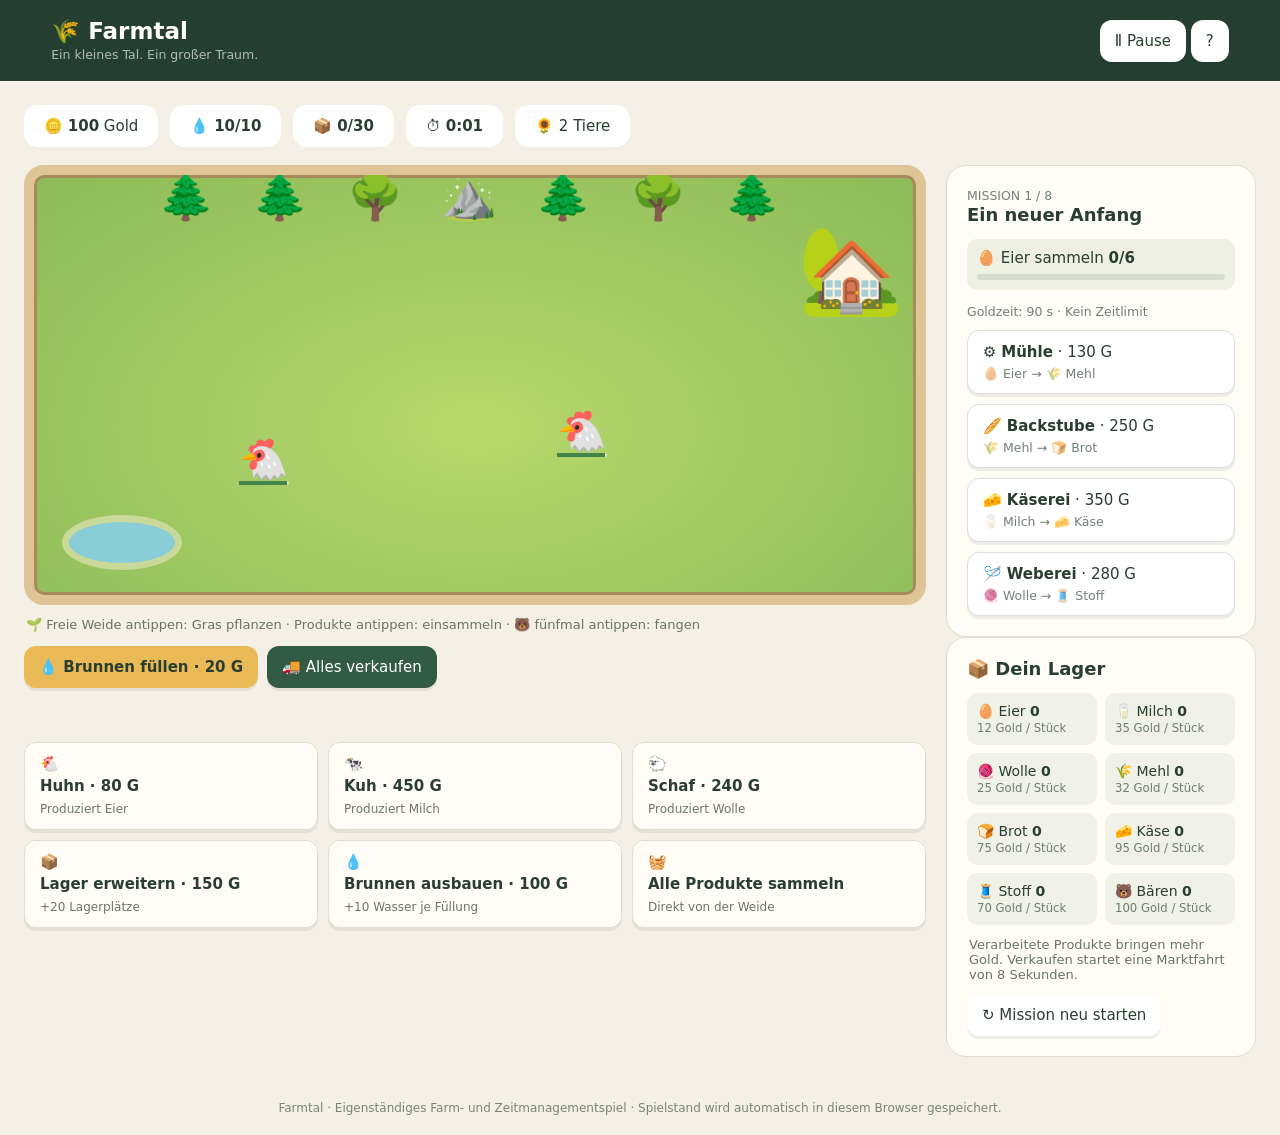
==== farmtal/index.html @ e9826159 "Add Farmtal browser farming game with eight missions" ====
<!doctype html><html lang="de"><meta charset="utf-8"><meta name="viewport" content="width=device-width, initial-scale=1"><title>Farmtal · Das große Hofabenteuer</title><style>
*{box-sizing:border-box}body{margin:0;background:#f4f0e5;color:#293e30;font:15px system-ui,sans-serif}button{font:inherit;cursor:pointer;border:0;border-radius:12px;padding:12px 15px;background:#fff;color:#293e30;box-shadow:0 3px 0 #0001}button:hover{filter:brightness(.95)}button:disabled{opacity:.45;cursor:default}header{background:#243f32;color:white;padding:18px 4%;display:flex;align-items:center;justify-content:space-between;gap:12px}h1{font-size:23px;margin:0}small{opacity:.65}main{max-width:1440px;margin:24px auto;padding:0 24px}.top{display:flex;gap:12px;flex-wrap:wrap;margin-bottom:18px}.stat{background:white;border-radius:14px;padding:12px 20px}.layout{display:grid;grid-template-columns:1fr 310px;gap:20px}.panel{background:#fffdf6;border:1px solid #dedfce;border-radius:20px;padding:20px}h2{margin:0 0 14px;font-size:18px}.farm{position:relative;height:440px;overflow:hidden;background:radial-gradient(ellipse at 50% 60%,#b7d86c,#8cbb59);border:10px solid #dfc498;box-shadow:inset 0 0 0 3px #a98a5d;border-radius:20px;touch-action:manipulation;cursor:crosshair}.farm:before{content:'🌲 🌲 🌳 ⛰️ 🌲 🌳 🌲';position:absolute;top:-5px;width:100%;text-align:center;font-size:45px;letter-spacing:12px}.barn{position:absolute;right:12px;top:45px;font-size:85px;pointer-events:none}.pond{position:absolute;bottom:25px;left:28px;background:#88cdd7;border-radius:50%;width:120px;height:55px;border:7px solid #c9d99a;pointer-events:none}.entity{position:absolute;transform:translate(-50%,-50%);padding:0;background:none;box-shadow:none;font-size:40px;line-height:1.1;user-select:none}.entity.product{font-size:28px;animation:bob 1s infinite alternate}.entity.grass{font-size:29px;pointer-events:none}.entity.bear{font-size:55px}.hp{height:4px;background:#fff9;border-radius:3px;display:block}.hp i{height:4px;background:#448449;display:block}.hint{font-size:13px;margin:12px 2px;color:#687560}.actions{display:flex;gap:9px;flex-wrap:wrap;margin-top:14px}.primary{background:#e9ba55;font-weight:700}.green{background:#315b42;color:white}.shop{display:grid;grid-template-columns:repeat(3,1fr);gap:10px;margin-top:20px}.shop button{text-align:left;background:#fffdf6;border:1px solid #dfdfce;min-height:83px}.shop strong{display:block;margin:4px 0}.shop span{font-size:12px;color:#6b7865}.inventory{display:grid;grid-template-columns:1fr 1fr;gap:8px}.item{background:#f1f2e7;border-radius:10px;padding:10px;font-size:14px}.goals{margin:12px 0;display:grid;gap:10px}.goal{padding:10px;background:#eef1e2;border-radius:10px}.goal.done{background:#d5eacb}.progress{height:6px;background:#d8decd;margin-top:7px;border-radius:4px;overflow:hidden}.progress i{display:block;height:100%;background:#67924d}.factory{margin-top:10px;width:100%;text-align:left;border:1px solid #ddd}.factory small{display:block;margin-top:5px}.toast{min-height:24px;margin:10px 0;color:#6d5c2e;font-weight:600}dialog{border:0;border-radius:24px;padding:30px;max-width:490px;width:90%;color:#293e30;box-shadow:0 20px 100px #0005}dialog::backdrop{background:#15312599}dialog p{line-height:1.6}footer{padding:20px;text-align:center;color:#7a8571;font-size:12px}@keyframes bob{to{translate:0 -5px}}@media(max-width:850px){.layout{grid-template-columns:1fr}.farm{height:360px}.shop{grid-template-columns:repeat(2,1fr)}main{padding:0 12px;margin-top:14px}.side{display:grid;grid-template-columns:1fr 1fr;gap:16px}.side .panel{padding:14px}}@media(max-width:480px){.side{grid-template-columns:1fr}header small{display:none}.stat{padding:10px 12px}.entity{font-size:34px}}
</style><header><div><h1>🌾 Farmtal</h1><small>Ein kleines Tal. Ein großer Traum.</small></div><div><button id="pause">Ⅱ Pause</button> <button id="help">?</button></div></header><main><div class="top" id="stats"></div><div class="layout"><section><div class="farm" id="farm" aria-label="Weide – freie Fläche anklicken, um Gras zu säen"><div class="barn">🏡</div><div class="pond"></div></div><div class="hint">🌱 Freie Weide antippen: Gras pflanzen · Produkte antippen: einsammeln · 🐻 fünfmal antippen: fangen</div><div class="actions"><button class="primary" id="water">💧 Brunnen füllen · 20 G</button><button class="green" id="market">🚚 Alles verkaufen</button><button id="next" hidden>Mission abschließen →</button></div><div class="toast" id="toast" role="status"></div><div class="shop" id="shop"></div></section><aside class="side"><section class="panel"><small id="chapter"></small><h2 id="mission"></h2><div id="goals" class="goals"></div><small>Goldzeit: <span id="goldtime"></span> · Kein Zeitlimit</small><div id="factories"></div></section><section class="panel"><h2>📦 Dein Lager</h2><div id="inventory" class="inventory"></div><p class="hint">Verarbeitete Produkte bringen mehr Gold. Verkaufen startet eine Marktfahrt von 8 Sekunden.</p><button id="restart">↻ Mission neu starten</button></section></aside></div></main><footer>Farmtal · Eigenständiges Farm- und Zeitmanagementspiel · Spielstand wird automatisch in diesem Browser gespeichert.</footer><dialog id="modal"></dialog><script src="game.js"></script></html>
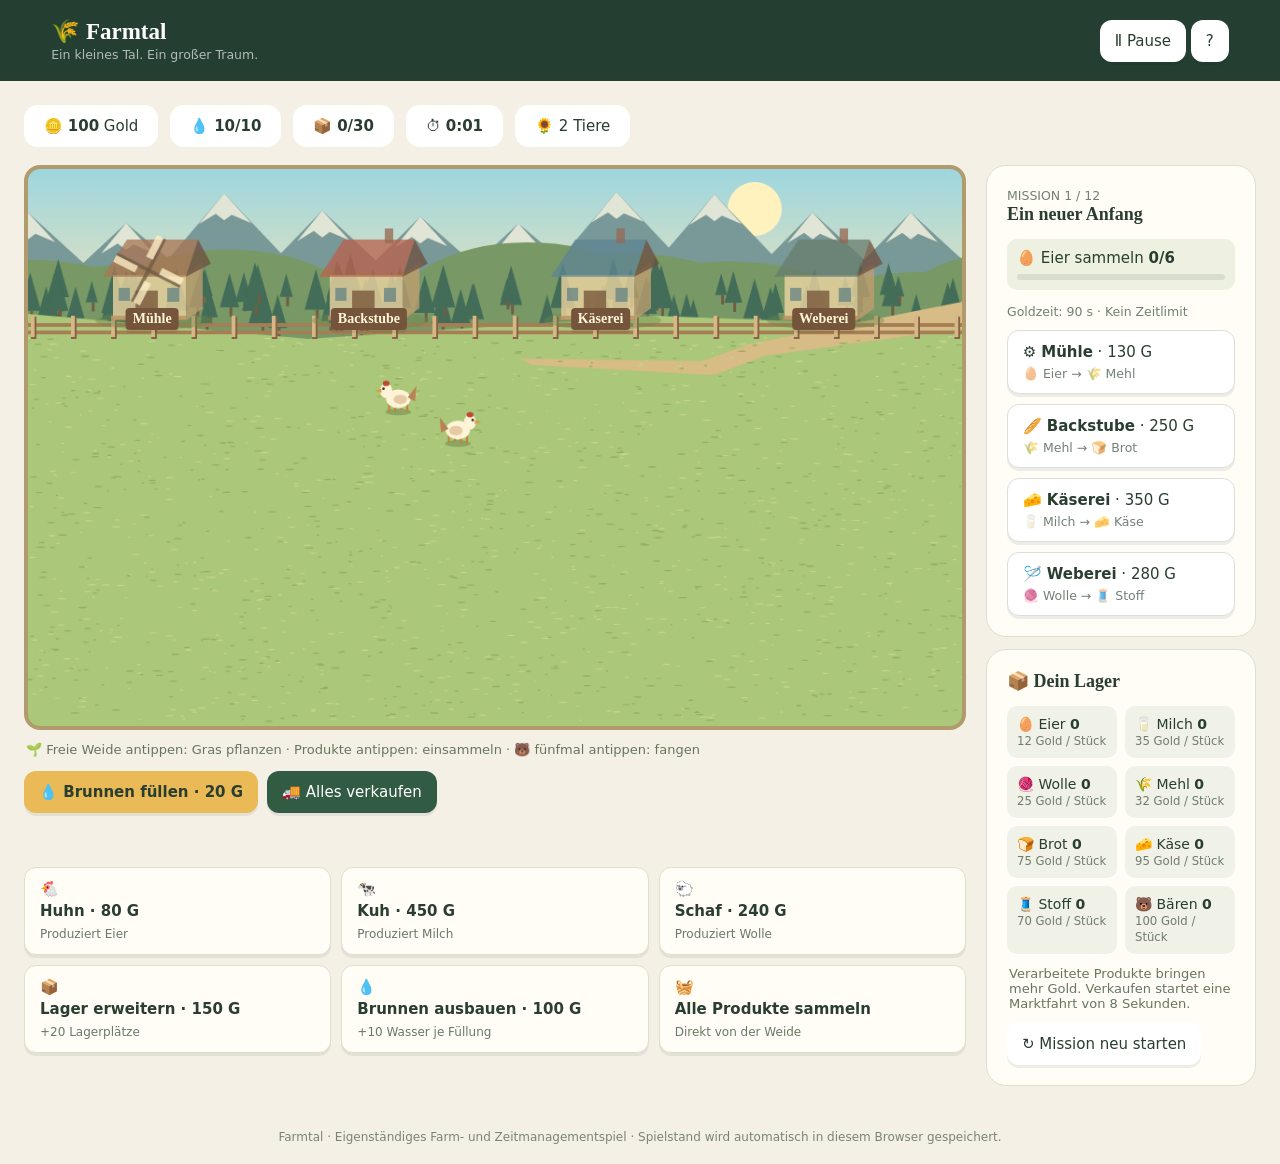
==== commit 8d52f916: "Illustrate the alpine farm and expand the campaign" ====
--- a/farmtal/index.html
+++ b/farmtal/index.html
@@ -1,3 +1,3 @@
 <!doctype html><html lang="de"><meta charset="utf-8"><meta name="viewport" content="width=device-width, initial-scale=1"><title>Farmtal · Das große Hofabenteuer</title><style>
 *{box-sizing:border-box}body{margin:0;background:#f4f0e5;color:#293e30;font:15px system-ui,sans-serif}button{font:inherit;cursor:pointer;border:0;border-radius:12px;padding:12px 15px;background:#fff;color:#293e30;box-shadow:0 3px 0 #0001}button:hover{filter:brightness(.95)}button:disabled{opacity:.45;cursor:default}header{background:#243f32;color:white;padding:18px 4%;display:flex;align-items:center;justify-content:space-between;gap:12px}h1{font-size:23px;margin:0}small{opacity:.65}main{max-width:1440px;margin:24px auto;padding:0 24px}.top{display:flex;gap:12px;flex-wrap:wrap;margin-bottom:18px}.stat{background:white;border-radius:14px;padding:12px 20px}.layout{display:grid;grid-template-columns:1fr 310px;gap:20px}.panel{background:#fffdf6;border:1px solid #dedfce;border-radius:20px;padding:20px}h2{margin:0 0 14px;font-size:18px}.farm{position:relative;height:440px;overflow:hidden;background:radial-gradient(ellipse at 50% 60%,#b7d86c,#8cbb59);border:10px solid #dfc498;box-shadow:inset 0 0 0 3px #a98a5d;border-radius:20px;touch-action:manipulation;cursor:crosshair}.farm:before{content:'🌲 🌲 🌳 ⛰️ 🌲 🌳 🌲';position:absolute;top:-5px;width:100%;text-align:center;font-size:45px;letter-spacing:12px}.barn{position:absolute;right:12px;top:45px;font-size:85px;pointer-events:none}.pond{position:absolute;bottom:25px;left:28px;background:#88cdd7;border-radius:50%;width:120px;height:55px;border:7px solid #c9d99a;pointer-events:none}.entity{position:absolute;transform:translate(-50%,-50%);padding:0;background:none;box-shadow:none;font-size:40px;line-height:1.1;user-select:none}.entity.product{font-size:28px;animation:bob 1s infinite alternate}.entity.grass{font-size:29px;pointer-events:none}.entity.bear{font-size:55px}.hp{height:4px;background:#fff9;border-radius:3px;display:block}.hp i{height:4px;background:#448449;display:block}.hint{font-size:13px;margin:12px 2px;color:#687560}.actions{display:flex;gap:9px;flex-wrap:wrap;margin-top:14px}.primary{background:#e9ba55;font-weight:700}.green{background:#315b42;color:white}.shop{display:grid;grid-template-columns:repeat(3,1fr);gap:10px;margin-top:20px}.shop button{text-align:left;background:#fffdf6;border:1px solid #dfdfce;min-height:83px}.shop strong{display:block;margin:4px 0}.shop span{font-size:12px;color:#6b7865}.inventory{display:grid;grid-template-columns:1fr 1fr;gap:8px}.item{background:#f1f2e7;border-radius:10px;padding:10px;font-size:14px}.goals{margin:12px 0;display:grid;gap:10px}.goal{padding:10px;background:#eef1e2;border-radius:10px}.goal.done{background:#d5eacb}.progress{height:6px;background:#d8decd;margin-top:7px;border-radius:4px;overflow:hidden}.progress i{display:block;height:100%;background:#67924d}.factory{margin-top:10px;width:100%;text-align:left;border:1px solid #ddd}.factory small{display:block;margin-top:5px}.toast{min-height:24px;margin:10px 0;color:#6d5c2e;font-weight:600}dialog{border:0;border-radius:24px;padding:30px;max-width:490px;width:90%;color:#293e30;box-shadow:0 20px 100px #0005}dialog::backdrop{background:#15312599}dialog p{line-height:1.6}footer{padding:20px;text-align:center;color:#7a8571;font-size:12px}@keyframes bob{to{translate:0 -5px}}@media(max-width:850px){.layout{grid-template-columns:1fr}.farm{height:360px}.shop{grid-template-columns:repeat(2,1fr)}main{padding:0 12px;margin-top:14px}.side{display:grid;grid-template-columns:1fr 1fr;gap:16px}.side .panel{padding:14px}}@media(max-width:480px){.side{grid-template-columns:1fr}header small{display:none}.stat{padding:10px 12px}.entity{font-size:34px}}
-</style><header><div><h1>🌾 Farmtal</h1><small>Ein kleines Tal. Ein großer Traum.</small></div><div><button id="pause">Ⅱ Pause</button> <button id="help">?</button></div></header><main><div class="top" id="stats"></div><div class="layout"><section><div class="farm" id="farm" aria-label="Weide – freie Fläche anklicken, um Gras zu säen"><div class="barn">🏡</div><div class="pond"></div></div><div class="hint">🌱 Freie Weide antippen: Gras pflanzen · Produkte antippen: einsammeln · 🐻 fünfmal antippen: fangen</div><div class="actions"><button class="primary" id="water">💧 Brunnen füllen · 20 G</button><button class="green" id="market">🚚 Alles verkaufen</button><button id="next" hidden>Mission abschließen →</button></div><div class="toast" id="toast" role="status"></div><div class="shop" id="shop"></div></section><aside class="side"><section class="panel"><small id="chapter"></small><h2 id="mission"></h2><div id="goals" class="goals"></div><small>Goldzeit: <span id="goldtime"></span> · Kein Zeitlimit</small><div id="factories"></div></section><section class="panel"><h2>📦 Dein Lager</h2><div id="inventory" class="inventory"></div><p class="hint">Verarbeitete Produkte bringen mehr Gold. Verkaufen startet eine Marktfahrt von 8 Sekunden.</p><button id="restart">↻ Mission neu starten</button></section></aside></div></main><footer>Farmtal · Eigenständiges Farm- und Zeitmanagementspiel · Spielstand wird automatisch in diesem Browser gespeichert.</footer><dialog id="modal"></dialog><script src="game.js"></script></html>
+canvas{position:absolute;inset:0;width:100%;height:100%;pointer-events:none}.farm{height:auto;aspect-ratio:5/3;border:4px solid #b19a6b;border-radius:16px}.farm:before,.barn,.pond,.entity.animal{display:none}.entity.bear{opacity:0}.plot{position:absolute;top:25%;transform:translateX(-50%);font:bold clamp(9px,1.1vw,14px) Georgia;color:#fff5d7;background:#74543b;padding:3px 7px;border-radius:4px;z-index:2}.layout{grid-template-columns:minmax(0,1fr) 270px}.panel+.panel{margin-top:12px}h1,h2{font-family:Georgia,serif}@media(max-width:850px){.layout{grid-template-columns:1fr}.farm{aspect-ratio:1.48}.panel+.panel{margin-top:0}}</style><header><div><h1>🌾 Farmtal</h1><small>Ein kleines Tal. Ein großer Traum.</small></div><div><button id="pause">Ⅱ Pause</button> <button id="help">?</button></div></header><main><div class="top" id="stats"></div><div class="layout"><section><div class="farm" id="farm" aria-label="Weide – freie Fläche anklicken, um Gras zu säen"><div class="barn">🏡</div><div class="pond"></div></div><div class="hint">🌱 Freie Weide antippen: Gras pflanzen · Produkte antippen: einsammeln · 🐻 fünfmal antippen: fangen</div><div class="actions"><button class="primary" id="water">💧 Brunnen füllen · 20 G</button><button class="green" id="market">🚚 Alles verkaufen</button><button id="next" hidden>Mission abschließen →</button></div><div class="toast" id="toast" role="status"></div><div class="shop" id="shop"></div></section><aside class="side"><section class="panel"><small id="chapter"></small><h2 id="mission"></h2><div id="goals" class="goals"></div><small>Goldzeit: <span id="goldtime"></span> · Kein Zeitlimit</small><div id="factories"></div></section><section class="panel"><h2>📦 Dein Lager</h2><div id="inventory" class="inventory"></div><p class="hint">Verarbeitete Produkte bringen mehr Gold. Verkaufen startet eine Marktfahrt von 8 Sekunden.</p><button id="restart">↻ Mission neu starten</button></section></aside></div></main><footer>Farmtal · Eigenständiges Farm- und Zeitmanagementspiel · Spielstand wird automatisch in diesem Browser gespeichert.</footer><dialog id="modal"></dialog><script src="game.js"></script><script src="meadow.js"></script></html>
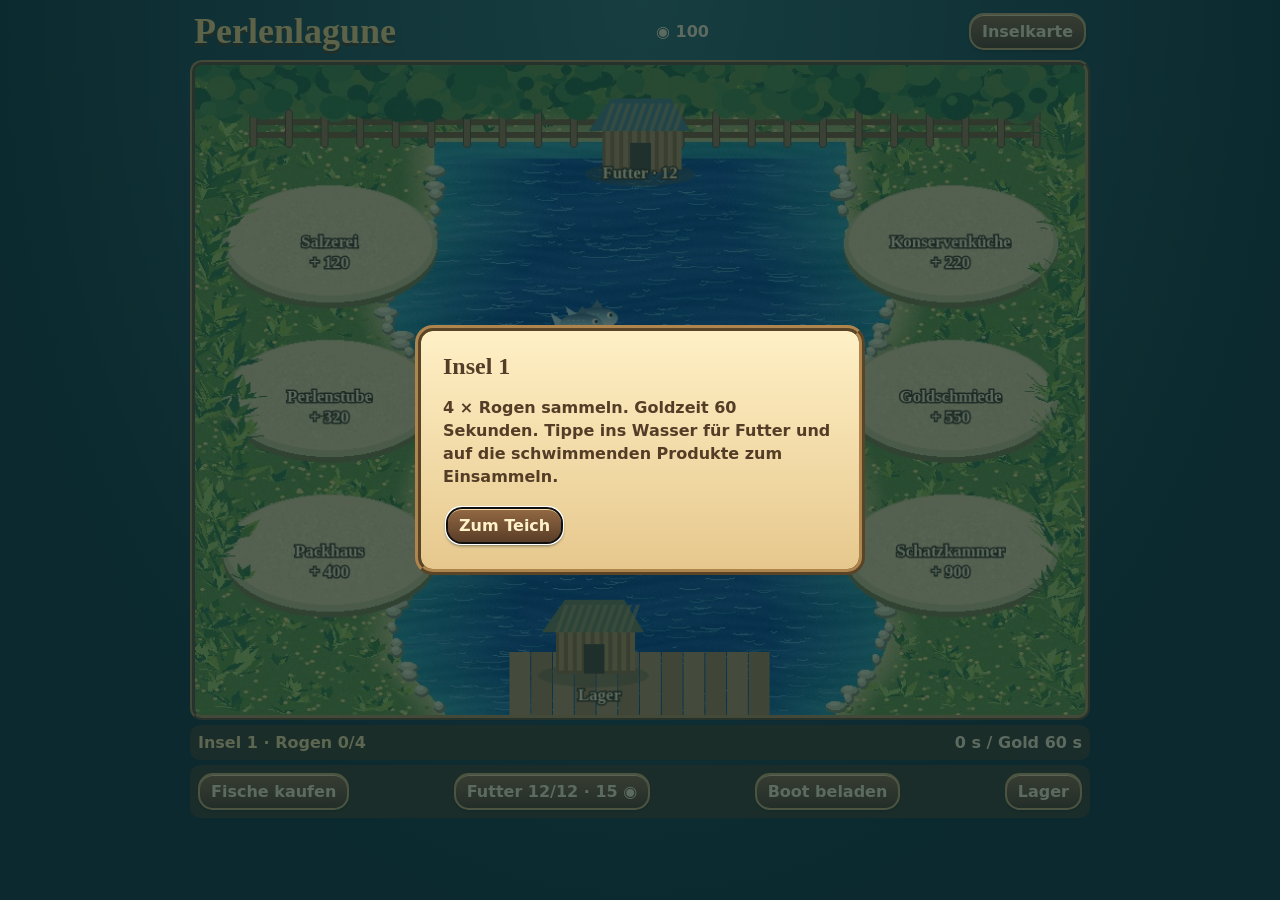
==== commit f93775c4: "Replace alpine farm with illustrated fish lagoon and aquatic campaign" ====
--- a/farmtal/index.html
+++ b/farmtal/index.html
@@ -1,3 +1,3 @@
-<!doctype html><html lang="de"><meta charset="utf-8"><meta name="viewport" content="width=device-width, initial-scale=1"><title>Farmtal · Das große Hofabenteuer</title><style>
-*{box-sizing:border-box}body{margin:0;background:#f4f0e5;color:#293e30;font:15px system-ui,sans-serif}button{font:inherit;cursor:pointer;border:0;border-radius:12px;padding:12px 15px;background:#fff;color:#293e30;box-shadow:0 3px 0 #0001}button:hover{filter:brightness(.95)}button:disabled{opacity:.45;cursor:default}header{background:#243f32;color:white;padding:18px 4%;display:flex;align-items:center;justify-content:space-between;gap:12px}h1{font-size:23px;margin:0}small{opacity:.65}main{max-width:1440px;margin:24px auto;padding:0 24px}.top{display:flex;gap:12px;flex-wrap:wrap;margin-bottom:18px}.stat{background:white;border-radius:14px;padding:12px 20px}.layout{display:grid;grid-template-columns:1fr 310px;gap:20px}.panel{background:#fffdf6;border:1px solid #dedfce;border-radius:20px;padding:20px}h2{margin:0 0 14px;font-size:18px}.farm{position:relative;height:440px;overflow:hidden;background:radial-gradient(ellipse at 50% 60%,#b7d86c,#8cbb59);border:10px solid #dfc498;box-shadow:inset 0 0 0 3px #a98a5d;border-radius:20px;touch-action:manipulation;cursor:crosshair}.farm:before{content:'🌲 🌲 🌳 ⛰️ 🌲 🌳 🌲';position:absolute;top:-5px;width:100%;text-align:center;font-size:45px;letter-spacing:12px}.barn{position:absolute;right:12px;top:45px;font-size:85px;pointer-events:none}.pond{position:absolute;bottom:25px;left:28px;background:#88cdd7;border-radius:50%;width:120px;height:55px;border:7px solid #c9d99a;pointer-events:none}.entity{position:absolute;transform:translate(-50%,-50%);padding:0;background:none;box-shadow:none;font-size:40px;line-height:1.1;user-select:none}.entity.product{font-size:28px;animation:bob 1s infinite alternate}.entity.grass{font-size:29px;pointer-events:none}.entity.bear{font-size:55px}.hp{height:4px;background:#fff9;border-radius:3px;display:block}.hp i{height:4px;background:#448449;display:block}.hint{font-size:13px;margin:12px 2px;color:#687560}.actions{display:flex;gap:9px;flex-wrap:wrap;margin-top:14px}.primary{background:#e9ba55;font-weight:700}.green{background:#315b42;color:white}.shop{display:grid;grid-template-columns:repeat(3,1fr);gap:10px;margin-top:20px}.shop button{text-align:left;background:#fffdf6;border:1px solid #dfdfce;min-height:83px}.shop strong{display:block;margin:4px 0}.shop span{font-size:12px;color:#6b7865}.inventory{display:grid;grid-template-columns:1fr 1fr;gap:8px}.item{background:#f1f2e7;border-radius:10px;padding:10px;font-size:14px}.goals{margin:12px 0;display:grid;gap:10px}.goal{padding:10px;background:#eef1e2;border-radius:10px}.goal.done{background:#d5eacb}.progress{height:6px;background:#d8decd;margin-top:7px;border-radius:4px;overflow:hidden}.progress i{display:block;height:100%;background:#67924d}.factory{margin-top:10px;width:100%;text-align:left;border:1px solid #ddd}.factory small{display:block;margin-top:5px}.toast{min-height:24px;margin:10px 0;color:#6d5c2e;font-weight:600}dialog{border:0;border-radius:24px;padding:30px;max-width:490px;width:90%;color:#293e30;box-shadow:0 20px 100px #0005}dialog::backdrop{background:#15312599}dialog p{line-height:1.6}footer{padding:20px;text-align:center;color:#7a8571;font-size:12px}@keyframes bob{to{translate:0 -5px}}@media(max-width:850px){.layout{grid-template-columns:1fr}.farm{height:360px}.shop{grid-template-columns:repeat(2,1fr)}main{padding:0 12px;margin-top:14px}.side{display:grid;grid-template-columns:1fr 1fr;gap:16px}.side .panel{padding:14px}}@media(max-width:480px){.side{grid-template-columns:1fr}header small{display:none}.stat{padding:10px 12px}.entity{font-size:34px}}
-canvas{position:absolute;inset:0;width:100%;height:100%;pointer-events:none}.farm{height:auto;aspect-ratio:5/3;border:4px solid #b19a6b;border-radius:16px}.farm:before,.barn,.pond,.entity.animal{display:none}.entity.bear{opacity:0}.plot{position:absolute;top:25%;transform:translateX(-50%);font:bold clamp(9px,1.1vw,14px) Georgia;color:#fff5d7;background:#74543b;padding:3px 7px;border-radius:4px;z-index:2}.layout{grid-template-columns:minmax(0,1fr) 270px}.panel+.panel{margin-top:12px}h1,h2{font-family:Georgia,serif}@media(max-width:850px){.layout{grid-template-columns:1fr}.farm{aspect-ratio:1.48}.panel+.panel{margin-top:0}}</style><header><div><h1>🌾 Farmtal</h1><small>Ein kleines Tal. Ein großer Traum.</small></div><div><button id="pause">Ⅱ Pause</button> <button id="help">?</button></div></header><main><div class="top" id="stats"></div><div class="layout"><section><div class="farm" id="farm" aria-label="Weide – freie Fläche anklicken, um Gras zu säen"><div class="barn">🏡</div><div class="pond"></div></div><div class="hint">🌱 Freie Weide antippen: Gras pflanzen · Produkte antippen: einsammeln · 🐻 fünfmal antippen: fangen</div><div class="actions"><button class="primary" id="water">💧 Brunnen füllen · 20 G</button><button class="green" id="market">🚚 Alles verkaufen</button><button id="next" hidden>Mission abschließen →</button></div><div class="toast" id="toast" role="status"></div><div class="shop" id="shop"></div></section><aside class="side"><section class="panel"><small id="chapter"></small><h2 id="mission"></h2><div id="goals" class="goals"></div><small>Goldzeit: <span id="goldtime"></span> · Kein Zeitlimit</small><div id="factories"></div></section><section class="panel"><h2>📦 Dein Lager</h2><div id="inventory" class="inventory"></div><p class="hint">Verarbeitete Produkte bringen mehr Gold. Verkaufen startet eine Marktfahrt von 8 Sekunden.</p><button id="restart">↻ Mission neu starten</button></section></aside></div></main><footer>Farmtal · Eigenständiges Farm- und Zeitmanagementspiel · Spielstand wird automatisch in diesem Browser gespeichert.</footer><dialog id="modal"></dialog><script src="game.js"></script><script src="meadow.js"></script></html>
+<!doctype html><html lang="de"><meta charset="utf-8"><meta name="viewport" content="width=device-width,initial-scale=1"><title>Perlenlagune</title><style>
+*{box-sizing:border-box}body{margin:0;min-height:100svh;background:radial-gradient(ellipse at top,#356c70,#112f38 75%);color:#ffedc7;font:600 16px system-ui}main{max-width:920px;margin:auto;padding:10px}header,footer,nav{display:flex;align-items:center;justify-content:space-between;gap:5px;flex-wrap:wrap}header{padding:0 4px 8px}h1{font: bold clamp(23px,4vw,36px) Georgia;margin:0;color:#ffdb88;text-shadow:0 3px #513b22}button{color:#fff1c8;background:linear-gradient(#936944,#593d27);border:2px solid #d1af70;border-radius:15px;font:inherit;cursor:pointer;padding:7px 11px;box-shadow:inset 0 1px #f3d9a7,0 2px 3px #15262980}button:disabled{opacity:.55}#pond{display:block;width:100%;aspect-ratio:900/660;border:5px ridge #b58d57;border-radius:12px;touch-action:manipulation;background:url(lagune.jpg) center/cover}nav,footer{background:#403c2b;padding:8px;border-radius:10px;margin:5px 0}#goal{color:#ffe29b}dialog{color:#543d27;background:linear-gradient(#fff0c6,#e6c88d);border:6px ridge #ae854d;border-radius:18px;padding:22px;width:min(450px,90vw)}dialog::backdrop{background:#092629a8}dialog h2{font-family:Georgia;margin:0 0 12px}dialog button{margin:3px}#message{min-height:22px;font-size:14px}p{line-height:1.45} @media(max-width:520px){main{padding:3px}body,button{font-size:12px}button{padding:6px}#pond{border-width:3px}}
+</style><main><header><h1>Perlenlagune</h1><span id="coins"></span><button id="map">Inselkarte</button></header><canvas id="pond" width="900" height="660" aria-label="Fischteich mit sechs Bauplätzen"></canvas><nav><span id="goal"></span><span id="clock"></span></nav><footer><button id="fish">Fische kaufen</button><button id="food">Futter auffüllen</button><button id="ship">Boot beladen</button><button id="stock">Lager</button></footer><div id="message" role="status"></div><dialog id="dialog"></dialog></main><script src="lagune.js"></script></html>
